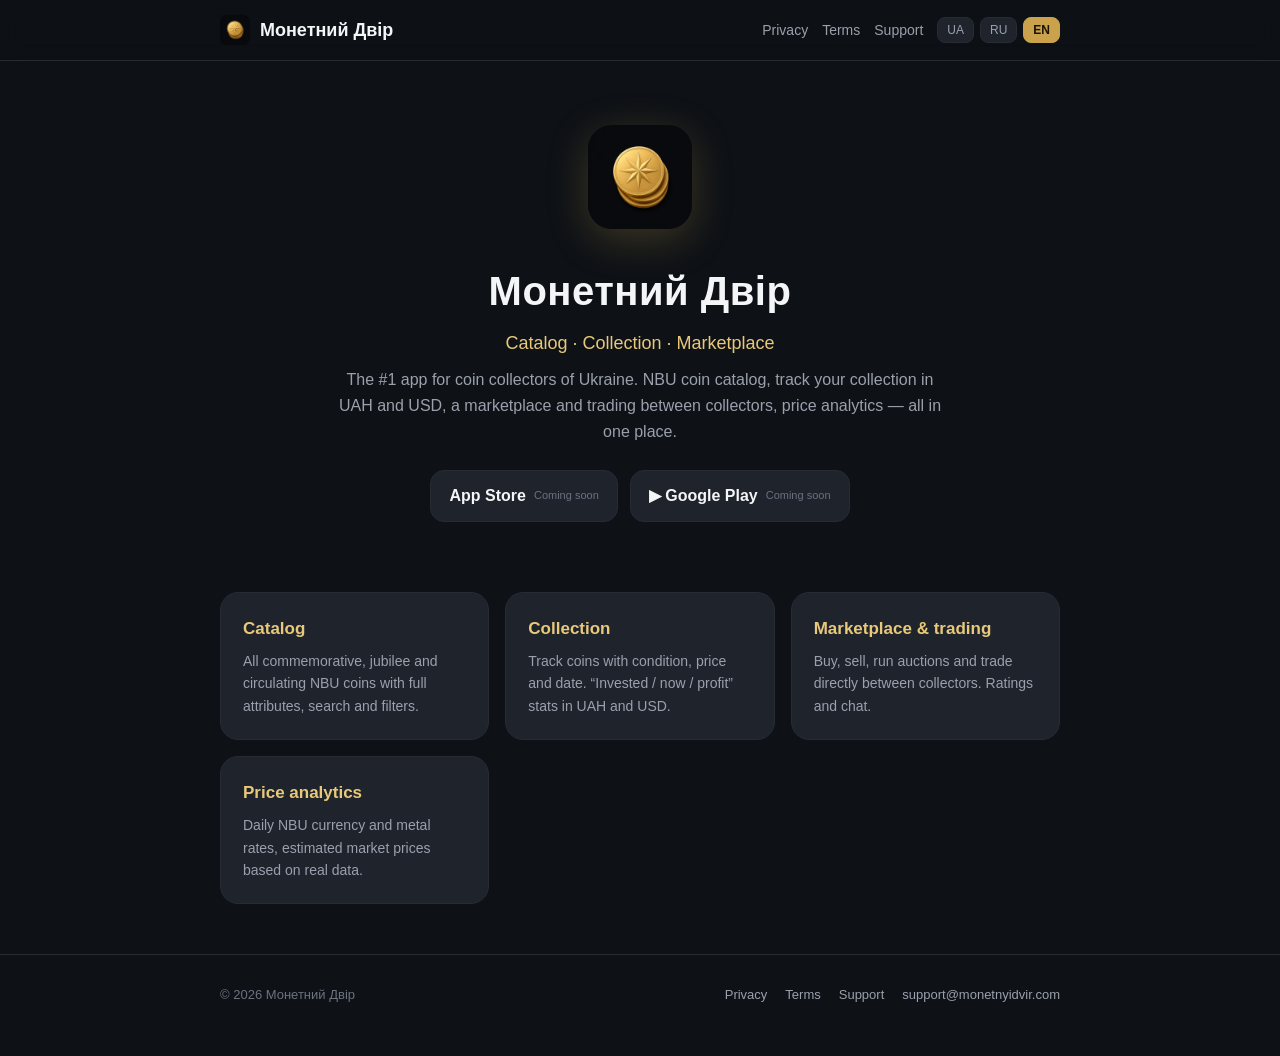
==== index.html @ 27322b31 "Монетний Двір — сайт Фази 1 (лендинг + Політика/Умови/Підтримка, uk/ru/en)" ====
<!DOCTYPE html>
<html lang="uk">
<head>
<meta charset="UTF-8">
<meta name="viewport" content="width=device-width, initial-scale=1">
<title>Монетний Двір — каталог, колекція та маркет монет</title>
<meta name="description" content="Монетний Двір — застосунок для колекціонерів монет НБУ: каталог, облік колекції у ₴ і $, маркетплейс і обмін, аналітика цін.">
<link rel="icon" href="assets/logo.png">
<link rel="stylesheet" href="styles.css">
</head>
<body>
<header class="site"><div class="wrap nav">
  <span class="brand"><img src="assets/logo.png" alt="">Монетний Двір</span>
  <span class="spacer"></span>
  <a class="link" href="privacy.html">
    <span class="langline show" data-lang="uk">Політика</span>
    <span class="langline" data-lang="ru">Политика</span>
    <span class="langline" data-lang="en">Privacy</span></a>
  <a class="link" href="terms.html">
    <span class="langline show" data-lang="uk">Умови</span>
    <span class="langline" data-lang="ru">Условия</span>
    <span class="langline" data-lang="en">Terms</span></a>
  <a class="link" href="support.html">
    <span class="langline show" data-lang="uk">Підтримка</span>
    <span class="langline" data-lang="ru">Поддержка</span>
    <span class="langline" data-lang="en">Support</span></a>
  <span class="langs">
    <button data-set="uk" onclick="setLang('uk')">UA</button>
    <button data-set="ru" onclick="setLang('ru')">RU</button>
    <button data-set="en" onclick="setLang('en')">EN</button>
  </span>
</div></header>

<section class="hero"><div class="wrap">
  <img class="logo" src="assets/logo.png" alt="Монетний Двір">
  <h1>Монетний Двір</h1>

  <div data-lang="uk">
    <p class="tagline">Каталог · Колекція · Маркет</p>
    <p class="lead">Застосунок №1 для колекціонерів монет України. Каталог монет НБУ, облік власної колекції у ₴ і $, маркетплейс і обмін між колекціонерами, аналітика цін — усе в одному місці.</p>
  </div>
  <div data-lang="ru">
    <p class="tagline">Каталог · Коллекция · Маркет</p>
    <p class="lead">Приложение №1 для коллекционеров монет Украины. Каталог монет НБУ, учёт коллекции в ₴ и $, маркетплейс и обмен между коллекционерами, аналитика цен — всё в одном месте.</p>
  </div>
  <div data-lang="en">
    <p class="tagline">Catalog · Collection · Marketplace</p>
    <p class="lead">The #1 app for coin collectors of Ukraine. NBU coin catalog, track your collection in UAH and USD, a marketplace and trading between collectors, price analytics — all in one place.</p>
  </div>

  <div class="badges">
    <span class="badge"> App Store<small><span class="langline show" data-lang="uk">Незабаром</span><span class="langline" data-lang="ru">Скоро</span><span class="langline" data-lang="en">Coming soon</span></small></span>
    <span class="badge">▶ Google Play<small><span class="langline show" data-lang="uk">Незабаром</span><span class="langline" data-lang="ru">Скоро</span><span class="langline" data-lang="en">Coming soon</span></small></span>
  </div>
</div></section>

<section class="wrap"><div class="features">
  <!-- UK -->
  <div class="feature" data-lang="uk"><h3>Каталог</h3><p>Усі памʼятні, ювілейні та обігові монети НБУ з повними атрибутами, пошуком і фільтрами.</p></div>
  <div class="feature" data-lang="uk"><h3>Колекція</h3><p>Облік монет зі станом, ціною й датою. Статистика «вкладено / зараз / прибуток» у ₴ і $.</p></div>
  <div class="feature" data-lang="uk"><h3>Маркет і обмін</h3><p>Купівля, продаж, аукціони та обмін напряму між колекціонерами. Рейтинги й чат.</p></div>
  <div class="feature" data-lang="uk"><h3>Аналітика цін</h3><p>Курси валют і металів НБУ щодня, орієнтовні ринкові ціни на основі реальних даних.</p></div>
  <!-- RU -->
  <div class="feature" data-lang="ru"><h3>Каталог</h3><p>Все памятные, юбилейные и оборотные монеты НБУ с полными атрибутами, поиском и фильтрами.</p></div>
  <div class="feature" data-lang="ru"><h3>Коллекция</h3><p>Учёт монет с состоянием, ценой и датой. Статистика «вложено / сейчас / прибыль» в ₴ и $.</p></div>
  <div class="feature" data-lang="ru"><h3>Маркет и обмен</h3><p>Покупка, продажа, аукционы и обмен напрямую между коллекционерами. Рейтинги и чат.</p></div>
  <div class="feature" data-lang="ru"><h3>Аналитика цен</h3><p>Курсы валют и металлов НБУ ежедневно, ориентировочные рыночные цены по реальным данным.</p></div>
  <!-- EN -->
  <div class="feature" data-lang="en"><h3>Catalog</h3><p>All commemorative, jubilee and circulating NBU coins with full attributes, search and filters.</p></div>
  <div class="feature" data-lang="en"><h3>Collection</h3><p>Track coins with condition, price and date. “Invested / now / profit” stats in UAH and USD.</p></div>
  <div class="feature" data-lang="en"><h3>Marketplace & trading</h3><p>Buy, sell, run auctions and trade directly between collectors. Ratings and chat.</p></div>
  <div class="feature" data-lang="en"><h3>Price analytics</h3><p>Daily NBU currency and metal rates, estimated market prices based on real data.</p></div>
</div></section>

<footer class="site"><div class="wrap row">
  <span>© 2026 Монетний Двір</span>
  <span class="spacer"></span>
  <a href="privacy.html">Privacy</a>
  <a href="terms.html">Terms</a>
  <a href="support.html">Support</a>
  <a href="mailto:support@monetnyidvir.com">support@monetnyidvir.com</a>
</div></footer>

<script src="lang.js"></script>
</body>
</html>
---- styles.css ----
/* Монетний Двір — статичний сайт (лендинг + легальні сторінки). Темна золота тема. */
:root{
  --bg:#0E1116; --surface:#161A21; --card:#1E232C; --divider:#262B34;
  --gold:#C9A24B; --gold-light:#E8C97A;
  --text:#F4F5F7; --muted:#9AA1AD; --dim:#6B7280;
  --maxw:880px;
}
*{box-sizing:border-box}
html{scroll-behavior:smooth}
body{
  margin:0; background:var(--bg); color:var(--text);
  font-family:-apple-system,BlinkMacSystemFont,"Segoe UI",Inter,Roboto,Helvetica,Arial,sans-serif;
  line-height:1.6; -webkit-font-smoothing:antialiased;
}
a{color:var(--gold-light); text-decoration:none}
a:hover{text-decoration:underline}
.wrap{max-width:var(--maxw); margin:0 auto; padding:0 20px}

/* Header */
header.site{position:sticky; top:0; z-index:10; background:rgba(14,17,22,.85);
  backdrop-filter:blur(10px); border-bottom:1px solid var(--divider)}
.nav{display:flex; align-items:center; gap:14px; height:60px}
.nav .brand{display:flex; align-items:center; gap:10px; font-weight:700; font-size:18px}
.nav .brand img{width:30px; height:30px; border-radius:7px}
.nav .spacer{flex:1}
.nav a.link{color:var(--muted); font-size:14px}
.nav a.link:hover{color:var(--text); text-decoration:none}
.langs{display:flex; gap:6px}
.langs button{background:var(--card); color:var(--muted); border:1px solid var(--divider);
  border-radius:8px; padding:5px 9px; font-size:12px; cursor:pointer}
.langs button.active{background:var(--gold); color:#1a1300; border-color:var(--gold); font-weight:700}

/* Hero */
.hero{text-align:center; padding:64px 0 40px}
.hero img.logo{width:104px; height:104px; border-radius:24px; box-shadow:0 10px 40px rgba(201,162,75,.25)}
.hero h1{font-size:40px; margin:22px 0 6px; letter-spacing:.5px}
.hero .tagline{color:var(--gold-light); font-size:18px; margin:0 0 10px}
.hero p.lead{color:var(--muted); max-width:620px; margin:0 auto 26px; font-size:16px}
.badges{display:flex; gap:12px; justify-content:center; flex-wrap:wrap}
.badge{display:inline-flex; align-items:center; gap:8px; background:var(--card);
  border:1px solid var(--divider); border-radius:14px; padding:12px 18px; color:var(--text); font-weight:600}
.badge small{display:block; color:var(--dim); font-weight:400; font-size:11px}

/* Features */
.features{display:grid; grid-template-columns:repeat(auto-fit,minmax(220px,1fr)); gap:16px; padding:30px 0 50px}
.feature{background:var(--card); border:1px solid var(--divider); border-radius:18px; padding:22px}
.feature h3{margin:0 0 8px; font-size:17px; color:var(--gold-light)}
.feature p{margin:0; color:var(--muted); font-size:14px}

/* Legal / content pages */
.page{padding:40px 0 60px}
.page h1{font-size:30px; margin:0 0 4px}
.page .edition{color:var(--dim); font-size:13px; margin:0 0 26px}
.page h2{font-size:19px; color:var(--gold-light); margin:28px 0 8px}
.page p, .page li{color:var(--muted); font-size:15px}
.page ul{padding-left:20px}
.page .back{display:inline-block; margin-bottom:18px; color:var(--muted); font-size:14px}

/* Footer */
footer.site{border-top:1px solid var(--divider); padding:30px 0 50px; color:var(--dim); font-size:13px}
footer.site .row{display:flex; gap:18px; flex-wrap:wrap; align-items:center}
footer.site .spacer{flex:1}
footer.site a{color:var(--muted)}

/* Language visibility */
[data-lang]{display:none}
[data-lang].show{display:block}
.langline[data-lang]{display:none}
.langline[data-lang].show{display:inline}

@media (max-width:560px){
  .hero h1{font-size:32px}
  .nav a.link{display:none}
}
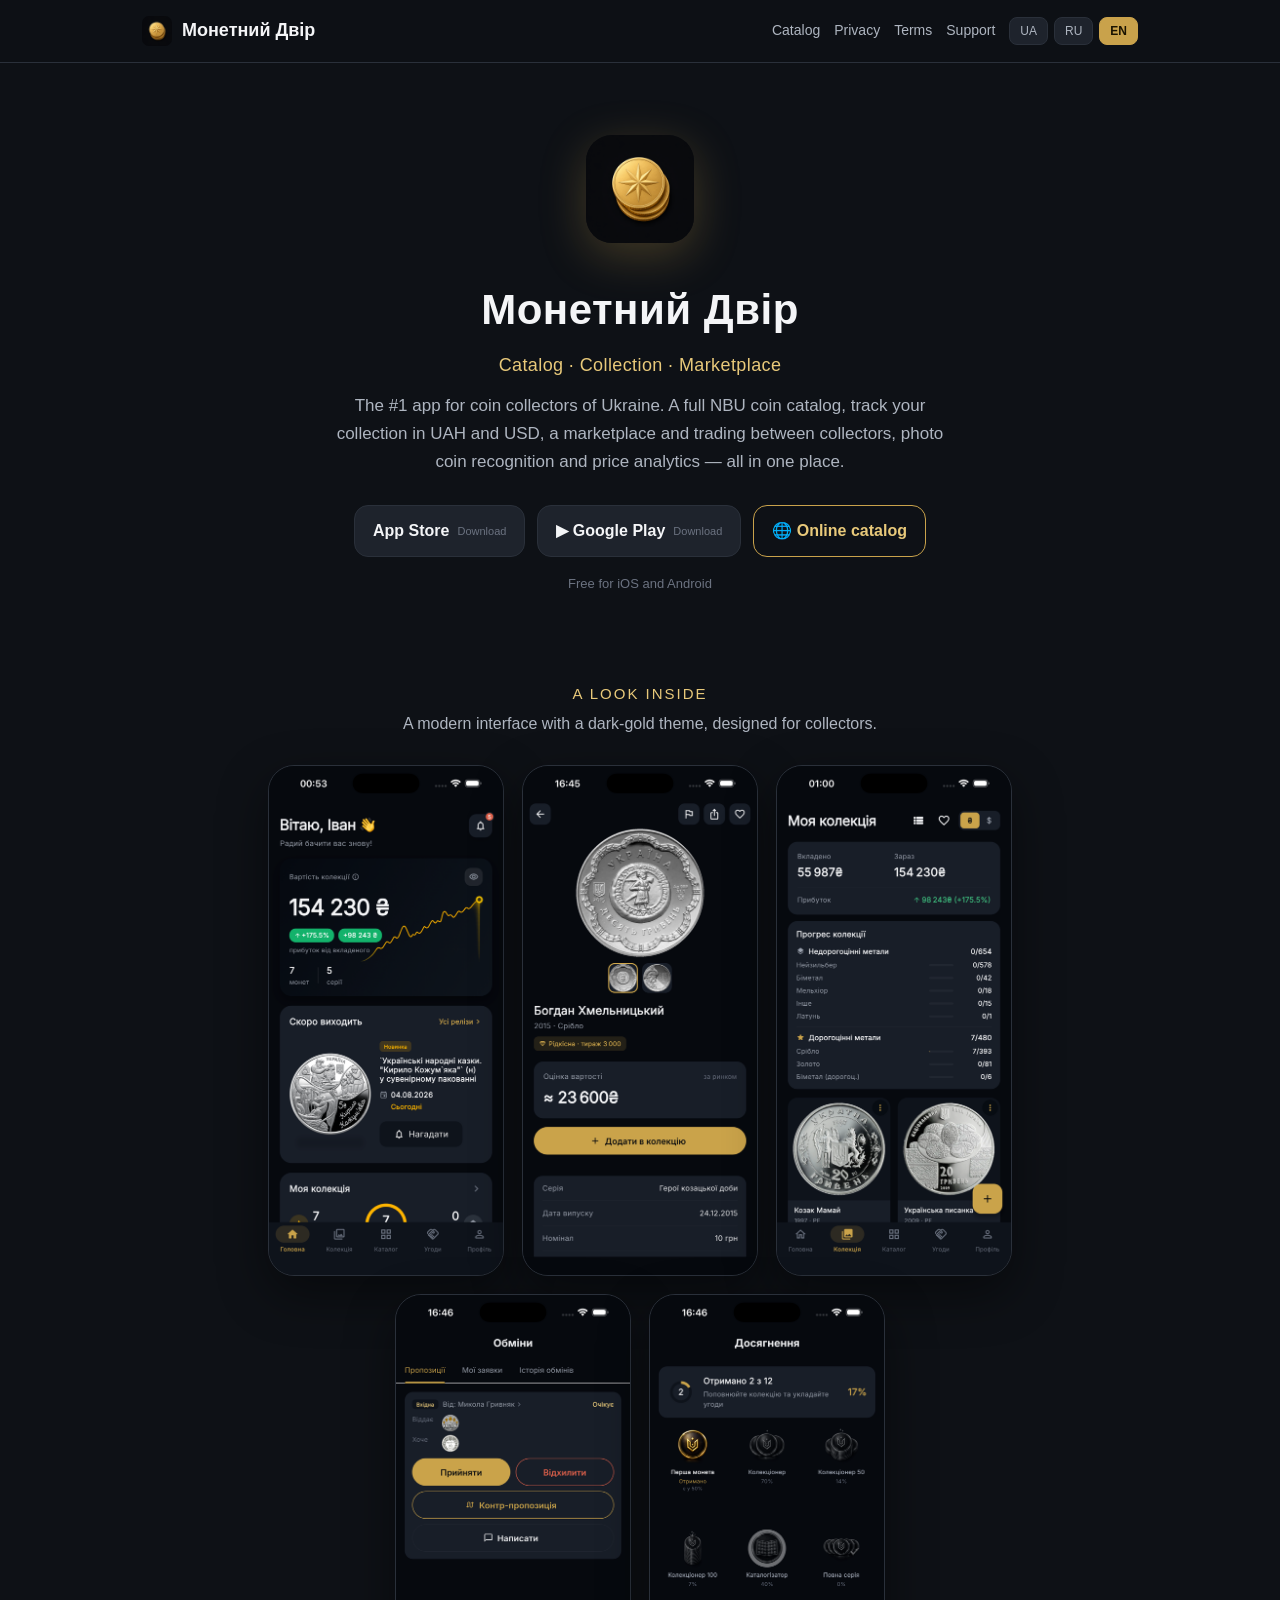
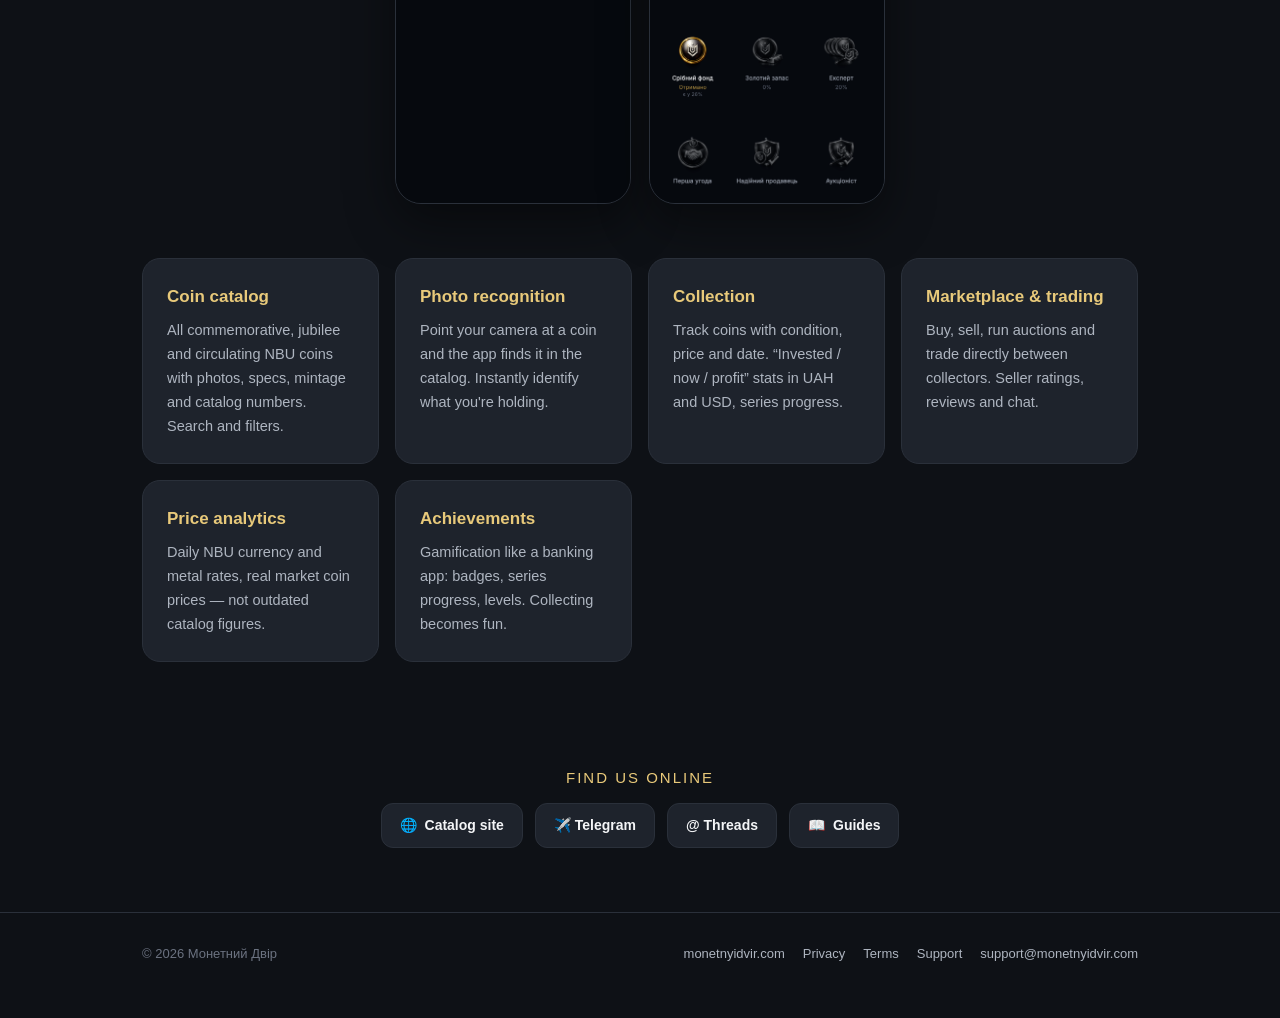
==== commit 1fe3d5bf: "Refresh landing: live store links, screenshots showcase, current features, social links" ====
--- a/index.html
+++ b/index.html
@@ -3,8 +3,8 @@
 <head>
 <meta charset="UTF-8">
 <meta name="viewport" content="width=device-width, initial-scale=1">
-<title>Монетний Двір — каталог, колекція та маркет монет</title>
-<meta name="description" content="Монетний Двір — застосунок для колекціонерів монет НБУ: каталог, облік колекції у ₴ і $, маркетплейс і обмін, аналітика цін.">
+<title>Монетний Двір — каталог, колекція та маркет монет України</title>
+<meta name="description" content="Монетний Двір — застосунок №1 для колекціонерів монет НБУ: каталог, облік колекції у ₴ і $, маркетплейс і обмін, розпізнавання монети по фото, аналітика цін. iOS та Android.">
 <link rel="icon" href="assets/logo.png">
 <link rel="stylesheet" href="styles.css">
 </head>
@@ -12,6 +12,10 @@
 <header class="site"><div class="wrap nav">
   <span class="brand"><img src="assets/logo.png" alt="">Монетний Двір</span>
   <span class="spacer"></span>
+  <a class="link" href="https://monetnyidvir.com" target="_blank" rel="noopener">
+    <span class="langline show" data-lang="uk">Каталог</span>
+    <span class="langline" data-lang="ru">Каталог</span>
+    <span class="langline" data-lang="en">Catalog</span></a>
   <a class="link" href="privacy.html">
     <span class="langline show" data-lang="uk">Політика</span>
     <span class="langline" data-lang="ru">Политика</span>
@@ -37,44 +41,93 @@
 
   <div data-lang="uk">
     <p class="tagline">Каталог · Колекція · Маркет</p>
-    <p class="lead">Застосунок №1 для колекціонерів монет України. Каталог монет НБУ, облік власної колекції у ₴ і $, маркетплейс і обмін між колекціонерами, аналітика цін — усе в одному місці.</p>
+    <p class="lead">Застосунок №1 для колекціонерів монет України. Каталог усіх монет НБУ, облік власної колекції у ₴ і $, маркетплейс і обмін між колекціонерами, розпізнавання монети по фото та аналітика цін — усе в одному місці.</p>
   </div>
   <div data-lang="ru">
     <p class="tagline">Каталог · Коллекция · Маркет</p>
-    <p class="lead">Приложение №1 для коллекционеров монет Украины. Каталог монет НБУ, учёт коллекции в ₴ и $, маркетплейс и обмен между коллекционерами, аналитика цен — всё в одном месте.</p>
+    <p class="lead">Приложение №1 для коллекционеров монет Украины. Каталог всех монет НБУ, учёт коллекции в ₴ и $, маркетплейс и обмен между коллекционерами, распознавание монеты по фото и аналитика цен — всё в одном месте.</p>
   </div>
   <div data-lang="en">
     <p class="tagline">Catalog · Collection · Marketplace</p>
-    <p class="lead">The #1 app for coin collectors of Ukraine. NBU coin catalog, track your collection in UAH and USD, a marketplace and trading between collectors, price analytics — all in one place.</p>
+    <p class="lead">The #1 app for coin collectors of Ukraine. A full NBU coin catalog, track your collection in UAH and USD, a marketplace and trading between collectors, photo coin recognition and price analytics — all in one place.</p>
   </div>
 
   <div class="badges">
-    <span class="badge"> App Store<small><span class="langline show" data-lang="uk">Незабаром</span><span class="langline" data-lang="ru">Скоро</span><span class="langline" data-lang="en">Coming soon</span></small></span>
-    <span class="badge">▶ Google Play<small><span class="langline show" data-lang="uk">Незабаром</span><span class="langline" data-lang="ru">Скоро</span><span class="langline" data-lang="en">Coming soon</span></small></span>
+    <a class="badge" href="https://apps.apple.com/app/id6776618005" target="_blank" rel="noopener"> App Store<small><span class="langline show" data-lang="uk">Завантажити</span><span class="langline" data-lang="ru">Установить</span><span class="langline" data-lang="en">Download</span></small></a>
+    <a class="badge" href="https://play.google.com/store/apps/details?id=com.monetnyidvir.app" target="_blank" rel="noopener">▶ Google Play<small><span class="langline show" data-lang="uk">Завантажити</span><span class="langline" data-lang="ru">Установить</span><span class="langline" data-lang="en">Download</span></small></a>
+    <a class="badge ghost" href="https://monetnyidvir.com" target="_blank" rel="noopener"><b>🌐 <span class="langline show" data-lang="uk">Каталог онлайн</span><span class="langline" data-lang="ru">Каталог онлайн</span><span class="langline" data-lang="en">Online catalog</span></b></a>
   </div>
+  <p class="subnote">
+    <span class="langline show" data-lang="uk">Безкоштовно для iOS та Android</span>
+    <span class="langline" data-lang="ru">Бесплатно для iOS и Android</span>
+    <span class="langline" data-lang="en">Free for iOS and Android</span>
+  </p>
 </div></section>
+
+<section>
+  <div class="wrap">
+    <p class="section-title">
+      <span class="langline show" data-lang="uk">Як це виглядає</span>
+      <span class="langline" data-lang="ru">Как это выглядит</span>
+      <span class="langline" data-lang="en">A look inside</span>
+    </p>
+    <p class="section-sub">
+      <span class="langline show" data-lang="uk">Сучасний інтерфейс, темна золота тема, усе продумано для колекціонера.</span>
+      <span class="langline" data-lang="ru">Современный интерфейс, тёмная золотая тема, всё продумано для коллекционера.</span>
+      <span class="langline" data-lang="en">A modern interface with a dark-gold theme, designed for collectors.</span>
+    </p>
+  </div>
+  <div class="shots wrap">
+    <div class="shot"><img src="assets/screens/dashboard.png" alt="Головна — вартість колекції" loading="lazy"></div>
+    <div class="shot"><img src="assets/screens/coin_card.png" alt="Картка монети з оцінкою" loading="lazy"></div>
+    <div class="shot"><img src="assets/screens/collection_dark.png" alt="Моя колекція та статистика" loading="lazy"></div>
+    <div class="shot"><img src="assets/screens/trade.png" alt="Обмін між колекціонерами" loading="lazy"></div>
+    <div class="shot"><img src="assets/screens/achievements.png" alt="Досягнення" loading="lazy"></div>
+  </div>
+</section>
 
 <section class="wrap"><div class="features">
   <!-- UK -->
-  <div class="feature" data-lang="uk"><h3>Каталог</h3><p>Усі памʼятні, ювілейні та обігові монети НБУ з повними атрибутами, пошуком і фільтрами.</p></div>
-  <div class="feature" data-lang="uk"><h3>Колекція</h3><p>Облік монет зі станом, ціною й датою. Статистика «вкладено / зараз / прибуток» у ₴ і $.</p></div>
-  <div class="feature" data-lang="uk"><h3>Маркет і обмін</h3><p>Купівля, продаж, аукціони та обмін напряму між колекціонерами. Рейтинги й чат.</p></div>
-  <div class="feature" data-lang="uk"><h3>Аналітика цін</h3><p>Курси валют і металів НБУ щодня, орієнтовні ринкові ціни на основі реальних даних.</p></div>
+  <div class="feature" data-lang="uk"><h3>Каталог монет</h3><p>Усі памʼятні, ювілейні та обігові монети НБУ з фото, характеристиками, тиражем і каталожними номерами. Пошук і фільтри.</p></div>
+  <div class="feature" data-lang="uk"><h3>Розпізнавання по фото</h3><p>Наведіть камеру на монету — застосунок сам знайде її в каталозі. Швидко визначити, що у вас в руках.</p></div>
+  <div class="feature" data-lang="uk"><h3>Колекція</h3><p>Облік монет зі станом, ціною й датою. Статистика «вкладено / зараз / прибуток» у ₴ і $, прогрес по серіях.</p></div>
+  <div class="feature" data-lang="uk"><h3>Маркет і обмін</h3><p>Купівля, продаж, аукціони та прямий обмін між колекціонерами. Рейтинги продавців, відгуки й чат.</p></div>
+  <div class="feature" data-lang="uk"><h3>Аналітика цін</h3><p>Курси валют і металів НБУ щодня, реальні ринкові ціни монет — а не застарілі каталожні цифри.</p></div>
+  <div class="feature" data-lang="uk"><h3>Досягнення</h3><p>Гейміфікація як у банківському застосунку: ачивки, прогрес серій, рівні. Збирати монети стало цікаво.</p></div>
   <!-- RU -->
-  <div class="feature" data-lang="ru"><h3>Каталог</h3><p>Все памятные, юбилейные и оборотные монеты НБУ с полными атрибутами, поиском и фильтрами.</p></div>
-  <div class="feature" data-lang="ru"><h3>Коллекция</h3><p>Учёт монет с состоянием, ценой и датой. Статистика «вложено / сейчас / прибыль» в ₴ и $.</p></div>
-  <div class="feature" data-lang="ru"><h3>Маркет и обмен</h3><p>Покупка, продажа, аукционы и обмен напрямую между коллекционерами. Рейтинги и чат.</p></div>
-  <div class="feature" data-lang="ru"><h3>Аналитика цен</h3><p>Курсы валют и металлов НБУ ежедневно, ориентировочные рыночные цены по реальным данным.</p></div>
+  <div class="feature" data-lang="ru"><h3>Каталог монет</h3><p>Все памятные, юбилейные и оборотные монеты НБУ с фото, характеристиками, тиражом и каталожными номерами. Поиск и фильтры.</p></div>
+  <div class="feature" data-lang="ru"><h3>Распознавание по фото</h3><p>Наведите камеру на монету — приложение само найдёт её в каталоге. Быстро понять, что у вас в руках.</p></div>
+  <div class="feature" data-lang="ru"><h3>Коллекция</h3><p>Учёт монет с состоянием, ценой и датой. Статистика «вложено / сейчас / прибыль» в ₴ и $, прогресс по сериям.</p></div>
+  <div class="feature" data-lang="ru"><h3>Маркет и обмен</h3><p>Покупка, продажа, аукционы и прямой обмен между коллекционерами. Рейтинги продавцов, отзывы и чат.</p></div>
+  <div class="feature" data-lang="ru"><h3>Аналитика цен</h3><p>Курсы валют и металлов НБУ ежедневно, реальные рыночные цены монет — а не устаревшие каталожные цифры.</p></div>
+  <div class="feature" data-lang="ru"><h3>Достижения</h3><p>Геймификация как в банковском приложении: ачивки, прогресс серий, уровни. Коллекционировать стало интересно.</p></div>
   <!-- EN -->
-  <div class="feature" data-lang="en"><h3>Catalog</h3><p>All commemorative, jubilee and circulating NBU coins with full attributes, search and filters.</p></div>
-  <div class="feature" data-lang="en"><h3>Collection</h3><p>Track coins with condition, price and date. “Invested / now / profit” stats in UAH and USD.</p></div>
-  <div class="feature" data-lang="en"><h3>Marketplace & trading</h3><p>Buy, sell, run auctions and trade directly between collectors. Ratings and chat.</p></div>
-  <div class="feature" data-lang="en"><h3>Price analytics</h3><p>Daily NBU currency and metal rates, estimated market prices based on real data.</p></div>
+  <div class="feature" data-lang="en"><h3>Coin catalog</h3><p>All commemorative, jubilee and circulating NBU coins with photos, specs, mintage and catalog numbers. Search and filters.</p></div>
+  <div class="feature" data-lang="en"><h3>Photo recognition</h3><p>Point your camera at a coin and the app finds it in the catalog. Instantly identify what you're holding.</p></div>
+  <div class="feature" data-lang="en"><h3>Collection</h3><p>Track coins with condition, price and date. “Invested / now / profit” stats in UAH and USD, series progress.</p></div>
+  <div class="feature" data-lang="en"><h3>Marketplace & trading</h3><p>Buy, sell, run auctions and trade directly between collectors. Seller ratings, reviews and chat.</p></div>
+  <div class="feature" data-lang="en"><h3>Price analytics</h3><p>Daily NBU currency and metal rates, real market coin prices — not outdated catalog figures.</p></div>
+  <div class="feature" data-lang="en"><h3>Achievements</h3><p>Gamification like a banking app: badges, series progress, levels. Collecting becomes fun.</p></div>
 </div></section>
+
+<section class="wrap">
+  <p class="section-title">
+    <span class="langline show" data-lang="uk">Ми в мережі</span>
+    <span class="langline" data-lang="ru">Мы в сети</span>
+    <span class="langline" data-lang="en">Find us online</span>
+  </p>
+  <div class="social">
+    <a href="https://monetnyidvir.com" target="_blank" rel="noopener">🌐 <span class="langline show" data-lang="uk">Сайт-каталог</span><span class="langline" data-lang="ru">Сайт-каталог</span><span class="langline" data-lang="en">Catalog site</span></a>
+    <a href="https://t.me/monetnyidvir" target="_blank" rel="noopener">✈️ Telegram</a>
+    <a href="https://www.threads.com/@monetnyidvir" target="_blank" rel="noopener">@ Threads</a>
+    <a href="https://monetnyidvir.com/uk/guides/" target="_blank" rel="noopener">📖 <span class="langline show" data-lang="uk">Гайди</span><span class="langline" data-lang="ru">Гайды</span><span class="langline" data-lang="en">Guides</span></a>
+  </div>
+</section>
 
 <footer class="site"><div class="wrap row">
   <span>© 2026 Монетний Двір</span>
   <span class="spacer"></span>
+  <a href="https://monetnyidvir.com" target="_blank" rel="noopener">monetnyidvir.com</a>
   <a href="privacy.html">Privacy</a>
   <a href="terms.html">Terms</a>
   <a href="support.html">Support</a>
--- a/styles.css
+++ b/styles.css
@@ -1,63 +1,97 @@
 /* Монетний Двір — статичний сайт (лендинг + легальні сторінки). Темна золота тема. */
 :root{
-  --bg:#0E1116; --surface:#161A21; --card:#1E232C; --divider:#262B34;
+  --bg:#0E1116; --surface:#161A21; --card:#1E232C; --divider:#2A303A;
   --gold:#C9A24B; --gold-light:#E8C97A;
-  --text:#F4F5F7; --muted:#9AA1AD; --dim:#6B7280;
-  --maxw:880px;
+  --text:#F4F5F7; --muted:#AEB5C0; --dim:#6B7280;
+  --maxw:1040px; --readw:720px;
 }
 *{box-sizing:border-box}
-html{scroll-behavior:smooth}
+html{scroll-behavior:smooth; -webkit-text-size-adjust:100%}
 body{
   margin:0; background:var(--bg); color:var(--text);
   font-family:-apple-system,BlinkMacSystemFont,"Segoe UI",Inter,Roboto,Helvetica,Arial,sans-serif;
-  line-height:1.6; -webkit-font-smoothing:antialiased;
+  line-height:1.65; -webkit-font-smoothing:antialiased; font-size:16px;
 }
 a{color:var(--gold-light); text-decoration:none}
 a:hover{text-decoration:underline}
-.wrap{max-width:var(--maxw); margin:0 auto; padding:0 20px}
+.wrap{max-width:var(--maxw); margin:0 auto; padding:0 22px}
 
 /* Header */
-header.site{position:sticky; top:0; z-index:10; background:rgba(14,17,22,.85);
+header.site{position:sticky; top:0; z-index:10; background:rgba(14,17,22,.9);
   backdrop-filter:blur(10px); border-bottom:1px solid var(--divider)}
-.nav{display:flex; align-items:center; gap:14px; height:60px}
-.nav .brand{display:flex; align-items:center; gap:10px; font-weight:700; font-size:18px}
+.nav{display:flex; align-items:center; gap:14px; height:62px}
+.nav .brand{display:flex; align-items:center; gap:10px; font-weight:700; font-size:18px; color:var(--text)}
 .nav .brand img{width:30px; height:30px; border-radius:7px}
 .nav .spacer{flex:1}
 .nav a.link{color:var(--muted); font-size:14px}
 .nav a.link:hover{color:var(--text); text-decoration:none}
 .langs{display:flex; gap:6px}
 .langs button{background:var(--card); color:var(--muted); border:1px solid var(--divider);
-  border-radius:8px; padding:5px 9px; font-size:12px; cursor:pointer}
+  border-radius:8px; padding:6px 10px; font-size:12px; cursor:pointer; transition:.15s}
+.langs button:hover{color:var(--text)}
 .langs button.active{background:var(--gold); color:#1a1300; border-color:var(--gold); font-weight:700}
 
 /* Hero */
-.hero{text-align:center; padding:64px 0 40px}
-.hero img.logo{width:104px; height:104px; border-radius:24px; box-shadow:0 10px 40px rgba(201,162,75,.25)}
-.hero h1{font-size:40px; margin:22px 0 6px; letter-spacing:.5px}
-.hero .tagline{color:var(--gold-light); font-size:18px; margin:0 0 10px}
-.hero p.lead{color:var(--muted); max-width:620px; margin:0 auto 26px; font-size:16px}
+.hero{text-align:center; padding:72px 0 44px}
+.hero img.logo{width:108px; height:108px; border-radius:26px; box-shadow:0 12px 46px rgba(201,162,75,.28)}
+.hero h1{font-size:42px; margin:24px 0 6px; letter-spacing:.5px}
+.hero .tagline{color:var(--gold-light); font-size:18px; margin:0 0 12px; letter-spacing:.4px}
+.hero p.lead{color:var(--muted); max-width:640px; margin:0 auto 28px; font-size:17px}
 .badges{display:flex; gap:12px; justify-content:center; flex-wrap:wrap}
 .badge{display:inline-flex; align-items:center; gap:8px; background:var(--card);
   border:1px solid var(--divider); border-radius:14px; padding:12px 18px; color:var(--text); font-weight:600}
 .badge small{display:block; color:var(--dim); font-weight:400; font-size:11px}
+a.badge{transition:border-color .15s, transform .15s}
+a.badge:hover{text-decoration:none; border-color:var(--gold); transform:translateY(-1px)}
+
+/* Secondary hero button (open online catalog) */
+.badge.ghost{background:transparent; border-color:var(--gold)}
+.badge.ghost b{color:var(--gold-light)}
+.hero .subnote{color:var(--dim); font-size:13px; margin:16px 0 0}
+
+/* Screenshots showcase */
+.shots{display:flex; gap:18px; overflow-x:auto; padding:8px 22px 30px; scroll-snap-type:x mandatory;
+  -webkit-overflow-scrolling:touch; scrollbar-width:none}
+.shots::-webkit-scrollbar{display:none}
+.shots .shot{flex:0 0 auto; width:236px; scroll-snap-align:center}
+.shots .shot img{width:100%; display:block; border-radius:26px; border:1px solid var(--divider);
+  box-shadow:0 18px 50px rgba(0,0,0,.45)}
+.section-title{text-align:center; font-size:15px; letter-spacing:2px; text-transform:uppercase;
+  color:var(--gold-light); margin:44px 0 4px}
+.section-sub{text-align:center; color:var(--muted); margin:0 auto 20px; max-width:560px}
+@media (min-width:900px){
+  .shots{justify-content:center; flex-wrap:wrap; overflow:visible}
+}
 
 /* Features */
-.features{display:grid; grid-template-columns:repeat(auto-fit,minmax(220px,1fr)); gap:16px; padding:30px 0 50px}
-.feature{background:var(--card); border:1px solid var(--divider); border-radius:18px; padding:22px}
+.features{display:grid; grid-template-columns:repeat(auto-fit,minmax(230px,1fr)); gap:16px; padding:24px 0 60px}
+.feature{background:var(--card); border:1px solid var(--divider); border-radius:18px; padding:24px}
 .feature h3{margin:0 0 8px; font-size:17px; color:var(--gold-light)}
-.feature p{margin:0; color:var(--muted); font-size:14px}
+.feature p{margin:0; color:var(--muted); font-size:14.5px}
 
-/* Legal / content pages */
-.page{padding:40px 0 60px}
-.page h1{font-size:30px; margin:0 0 4px}
-.page .edition{color:var(--dim); font-size:13px; margin:0 0 26px}
-.page h2{font-size:19px; color:var(--gold-light); margin:28px 0 8px}
-.page p, .page li{color:var(--muted); font-size:15px}
-.page ul{padding-left:20px}
-.page .back{display:inline-block; margin-bottom:18px; color:var(--muted); font-size:14px}
+/* Legal / content pages — readable column */
+.page{max-width:var(--readw); margin:0 auto; padding:44px 22px 72px}
+.page .back{display:inline-block; margin-bottom:22px; color:var(--muted); font-size:14px}
+.page h1{font-size:32px; margin:0 0 6px; line-height:1.2}
+.page .edition{color:var(--dim); font-size:13.5px; margin:0 0 8px}
+.page .intro{color:var(--muted); font-size:16px; margin:0 0 10px; padding-bottom:22px; border-bottom:1px solid var(--divider)}
+.page h2{font-size:20px; color:var(--gold-light); margin:38px 0 10px; line-height:1.3}
+.page p{color:var(--text); opacity:.92; font-size:16px; margin:0 0 14px}
+.page ul{margin:0 0 16px; padding-left:22px}
+.page li{color:var(--text); opacity:.92; font-size:16px; margin:0 0 7px}
+.page .note{background:var(--surface); border:1px solid var(--divider); border-left:3px solid var(--gold);
+  border-radius:12px; padding:14px 16px; margin:0 0 16px; color:var(--muted); font-size:15px}
+.page .contact{margin-top:34px; padding-top:22px; border-top:1px solid var(--divider); color:var(--muted); font-size:15px}
+
+/* Social row */
+.social{display:flex; gap:12px; justify-content:center; flex-wrap:wrap; padding:8px 0 64px}
+.social a{display:inline-flex; align-items:center; gap:8px; background:var(--card);
+  border:1px solid var(--divider); border-radius:12px; padding:10px 18px; color:var(--text);
+  font-weight:600; font-size:14px; transition:border-color .15s, transform .15s}
+.social a:hover{text-decoration:none; border-color:var(--gold); transform:translateY(-1px)}
 
 /* Footer */
-footer.site{border-top:1px solid var(--divider); padding:30px 0 50px; color:var(--dim); font-size:13px}
+footer.site{border-top:1px solid var(--divider); padding:30px 0 54px; color:var(--dim); font-size:13px}
 footer.site .row{display:flex; gap:18px; flex-wrap:wrap; align-items:center}
 footer.site .spacer{flex:1}
 footer.site a{color:var(--muted)}
@@ -69,6 +103,11 @@
 .langline[data-lang].show{display:inline}
 
 @media (max-width:560px){
-  .hero h1{font-size:32px}
+  body{font-size:15.5px}
+  .hero{padding:52px 0 36px}
+  .hero h1{font-size:33px}
+  .page{padding:32px 18px 56px}
+  .page h1{font-size:27px}
+  .page h2{font-size:18px; margin:30px 0 9px}
   .nav a.link{display:none}
 }
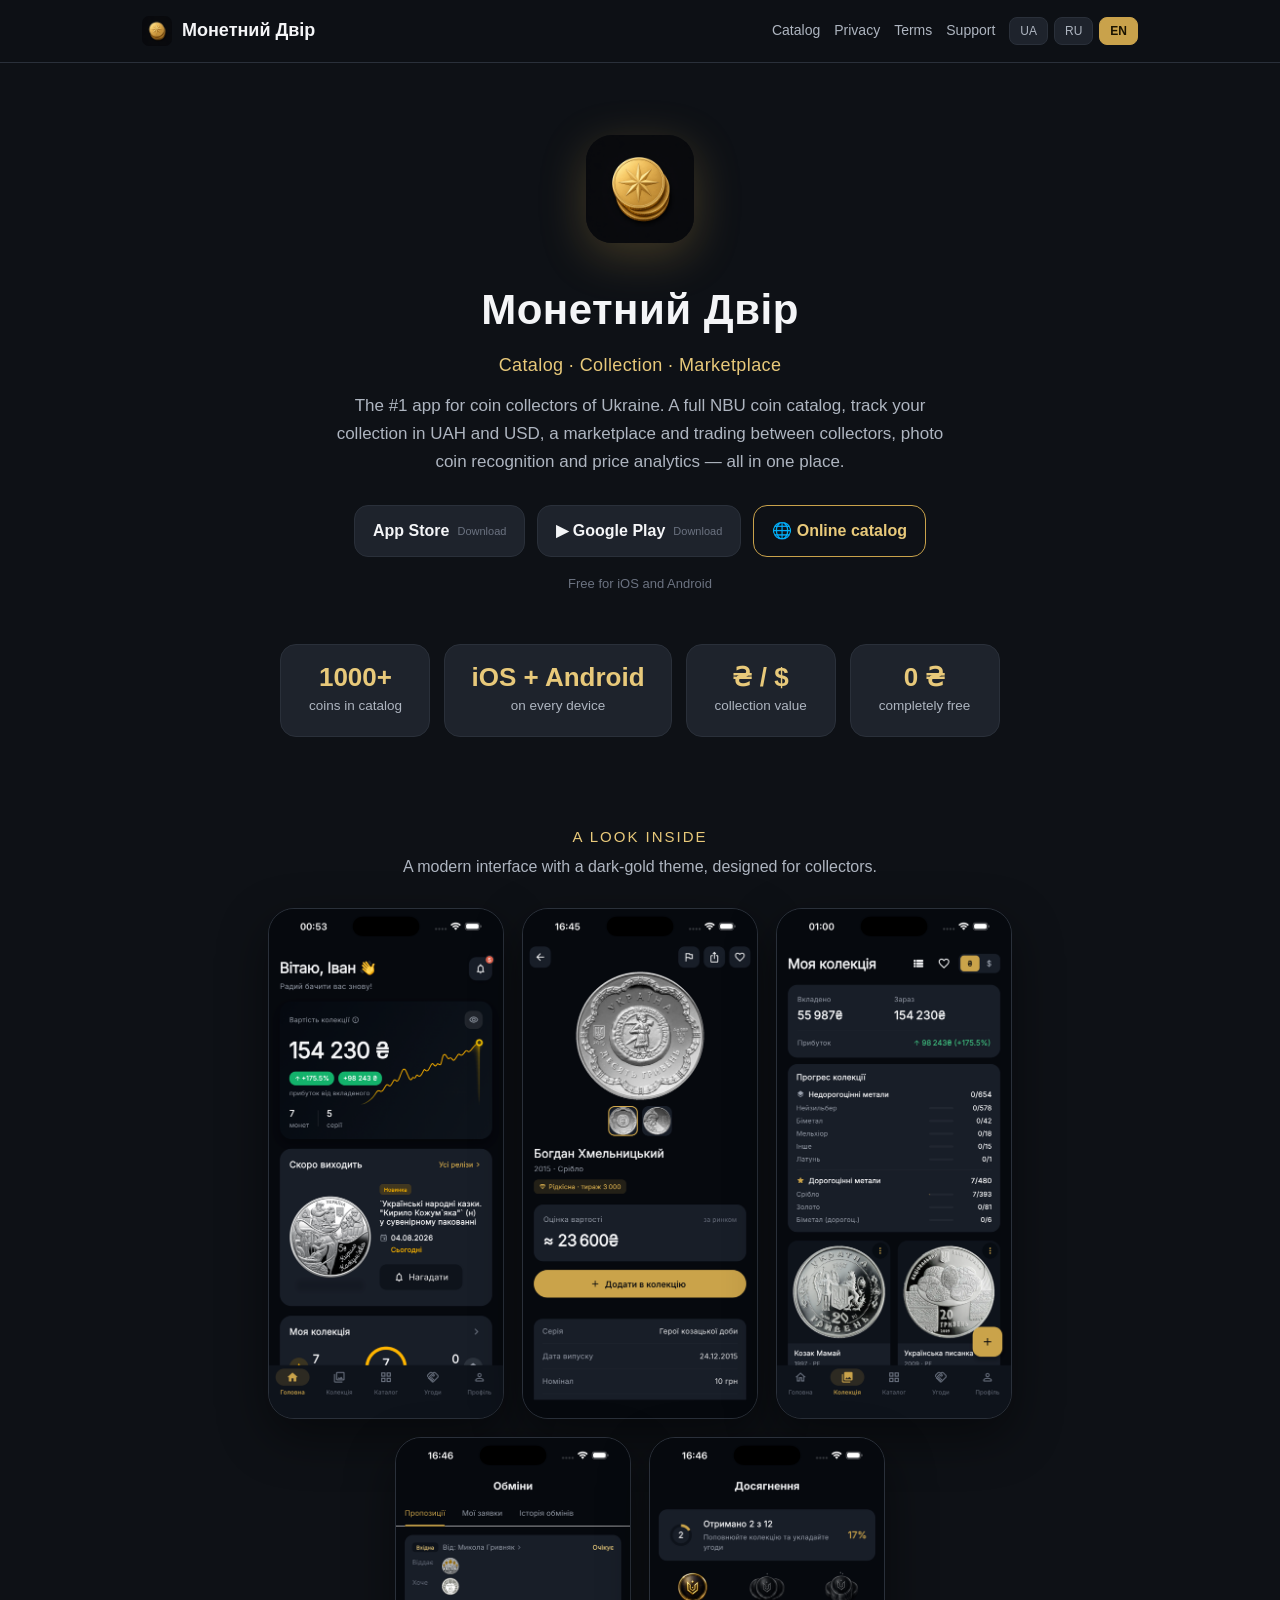
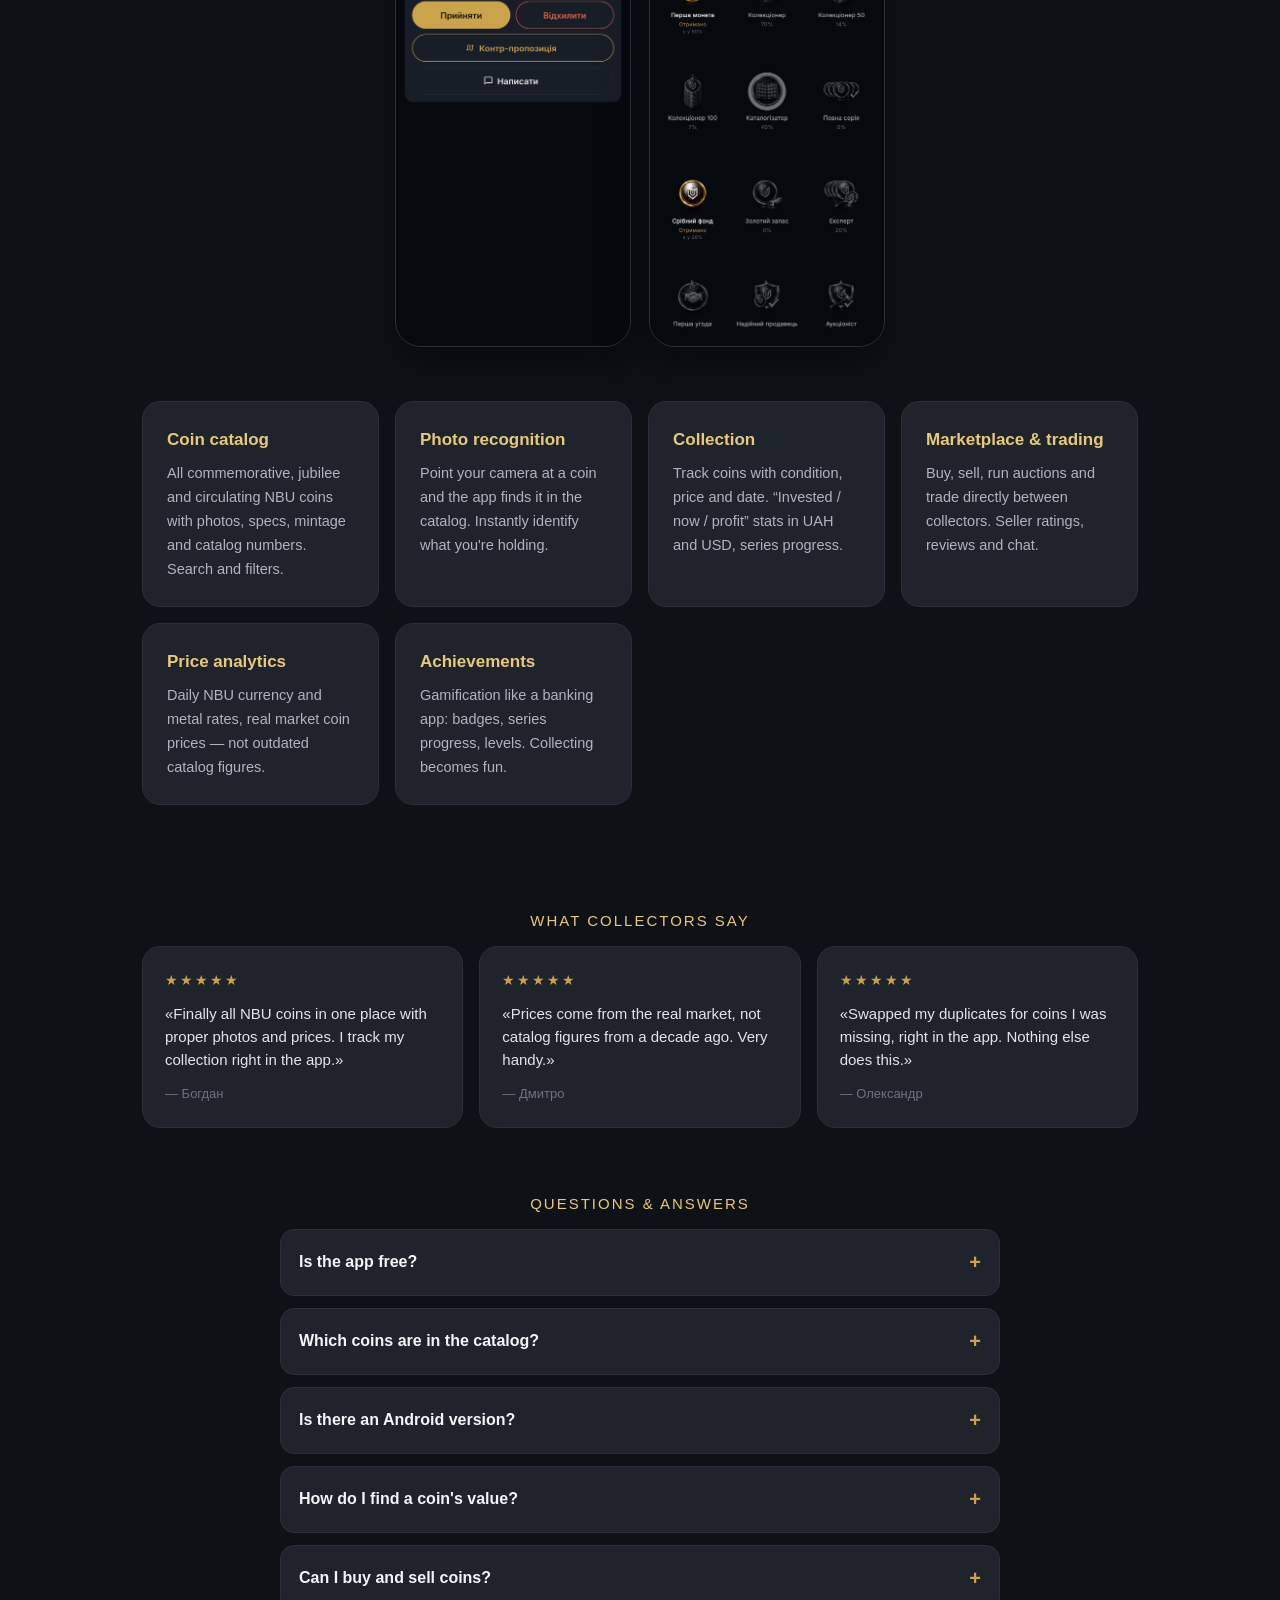
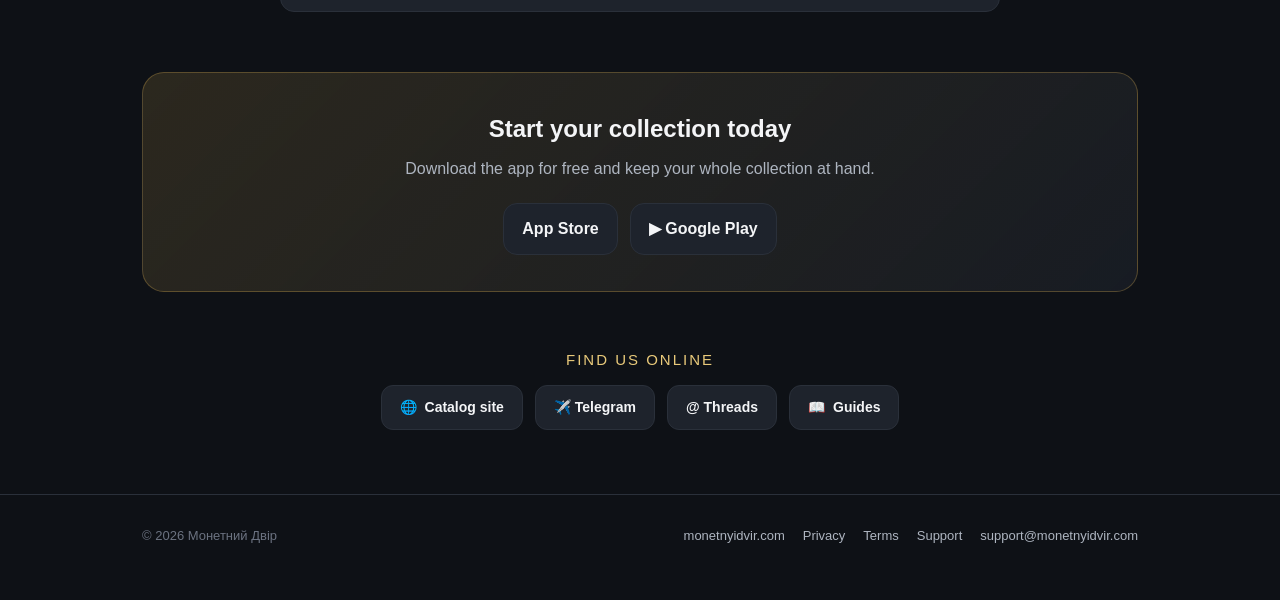
==== commit 00323c69: "Landing v2: stats band, testimonials, FAQ, final CTA, OG tags" ====
--- a/index.html
+++ b/index.html
@@ -6,6 +6,18 @@
 <title>Монетний Двір — каталог, колекція та маркет монет України</title>
 <meta name="description" content="Монетний Двір — застосунок №1 для колекціонерів монет НБУ: каталог, облік колекції у ₴ і $, маркетплейс і обмін, розпізнавання монети по фото, аналітика цін. iOS та Android.">
 <link rel="icon" href="assets/logo.png">
+<link rel="apple-touch-icon" href="assets/logo.png">
+<link rel="canonical" href="https://info.monetnyidvir.com/">
+<meta property="og:type" content="website">
+<meta property="og:site_name" content="Монетний Двір">
+<meta property="og:title" content="Монетний Двір — каталог, колекція та маркет монет України">
+<meta property="og:description" content="Застосунок №1 для колекціонерів монет НБУ: каталог, облік колекції, маркетплейс і обмін, розпізнавання по фото, аналітика цін. iOS та Android.">
+<meta property="og:url" content="https://info.monetnyidvir.com/">
+<meta property="og:image" content="https://monetnyidvir.com/og.png">
+<meta name="twitter:card" content="summary_large_image">
+<meta name="twitter:title" content="Монетний Двір — монети України">
+<meta name="twitter:description" content="Каталог, колекція, маркет і обмін монет НБУ. Безкоштовно для iOS та Android.">
+<meta name="twitter:image" content="https://monetnyidvir.com/og.png">
 <link rel="stylesheet" href="styles.css">
 </head>
 <body>
@@ -64,6 +76,25 @@
   </p>
 </div></section>
 
+<section class="wrap"><div class="stats">
+  <div class="stat"><b>1000+</b><span>
+    <span class="langline show" data-lang="uk">монет у каталозі</span>
+    <span class="langline" data-lang="ru">монет в каталоге</span>
+    <span class="langline" data-lang="en">coins in catalog</span></span></div>
+  <div class="stat"><b>iOS + Android</b><span>
+    <span class="langline show" data-lang="uk">на всіх пристроях</span>
+    <span class="langline" data-lang="ru">на всех устройствах</span>
+    <span class="langline" data-lang="en">on every device</span></span></div>
+  <div class="stat"><b>₴ / $</b><span>
+    <span class="langline show" data-lang="uk">оцінка колекції</span>
+    <span class="langline" data-lang="ru">оценка коллекции</span>
+    <span class="langline" data-lang="en">collection value</span></span></div>
+  <div class="stat"><b>0 ₴</b><span>
+    <span class="langline show" data-lang="uk">повністю безкоштовно</span>
+    <span class="langline" data-lang="ru">полностью бесплатно</span>
+    <span class="langline" data-lang="en">completely free</span></span></div>
+</div></section>
+
 <section>
   <div class="wrap">
     <p class="section-title">
@@ -112,6 +143,80 @@
 
 <section class="wrap">
   <p class="section-title">
+    <span class="langline show" data-lang="uk">Відгуки колекціонерів</span>
+    <span class="langline" data-lang="ru">Отзывы коллекционеров</span>
+    <span class="langline" data-lang="en">What collectors say</span>
+  </p>
+  <div class="quotes">
+    <div class="quote"><div class="stars">★★★★★</div>
+      <p data-lang="uk" class="show">«Нарешті всі монети НБУ в одному місці з нормальними фото і цінами. Веду колекцію прямо в застосунку.»</p>
+      <p data-lang="ru">«Наконец-то все монеты НБУ в одном месте с нормальными фото и ценами. Веду коллекцию прямо в приложении.»</p>
+      <p data-lang="en">«Finally all NBU coins in one place with proper photos and prices. I track my collection right in the app.»</p>
+      <div class="who">— Богдан</div></div>
+    <div class="quote"><div class="stars">★★★★★</div>
+      <p data-lang="uk" class="show">«Ціни підтягуються з реального ринку, а не якісь каталожні цифри 10-річної давнини. Дуже зручно.»</p>
+      <p data-lang="ru">«Цены подтягиваются с реального рынка, а не каталожные цифры 10-летней давности. Очень удобно.»</p>
+      <p data-lang="en">«Prices come from the real market, not catalog figures from a decade ago. Very handy.»</p>
+      <div class="who">— Дмитро</div></div>
+    <div class="quote"><div class="stars">★★★★★</div>
+      <p data-lang="uk" class="show">«Обміняв дублікати на монети, яких бракувало, прямо в застосунку. Такого більше ніде немає.»</p>
+      <p data-lang="ru">«Обменял дубликаты на монеты, которых не хватало, прямо в приложении. Такого больше нигде нет.»</p>
+      <p data-lang="en">«Swapped my duplicates for coins I was missing, right in the app. Nothing else does this.»</p>
+      <div class="who">— Олександр</div></div>
+  </div>
+</section>
+
+<section class="wrap">
+  <p class="section-title">
+    <span class="langline show" data-lang="uk">Питання й відповіді</span>
+    <span class="langline" data-lang="ru">Вопросы и ответы</span>
+    <span class="langline" data-lang="en">Questions & answers</span>
+  </p>
+  <!-- UK FAQ -->
+  <div class="faq" data-lang="uk">
+    <details><summary>Застосунок безкоштовний?</summary><p>Так, повністю безкоштовний для iOS та Android. Каталог, облік колекції, маркет і обмін доступні без оплати.</p></details>
+    <details><summary>Які монети є в каталозі?</summary><p>Усі памʼятні, ювілейні та обігові монети НБУ — понад 1000 позицій із фото, характеристиками, тиражем і каталожними номерами.</p></details>
+    <details><summary>Чи є версія для Android?</summary><p>Так. Застосунок доступний і в App Store, і в Google Play. Дані колекції синхронізуються з вашим акаунтом.</p></details>
+    <details><summary>Як дізнатися вартість монети?</summary><p>На сторінці кожної монети показана реальна ринкова ціна на основі актуальних даних, а не застарілі каталожні цифри.</p></details>
+    <details><summary>Можна купувати й продавати монети?</summary><p>Так, у застосунку є маркетплейс: продаж, купівля, аукціони та прямий обмін між колекціонерами з рейтингами й чатом.</p></details>
+  </div>
+  <!-- RU FAQ -->
+  <div class="faq" data-lang="ru">
+    <details><summary>Приложение бесплатное?</summary><p>Да, полностью бесплатное для iOS и Android. Каталог, учёт коллекции, маркет и обмен доступны без оплаты.</p></details>
+    <details><summary>Какие монеты есть в каталоге?</summary><p>Все памятные, юбилейные и оборотные монеты НБУ — более 1000 позиций с фото, характеристиками, тиражом и каталожными номерами.</p></details>
+    <details><summary>Есть версия для Android?</summary><p>Да. Приложение доступно и в App Store, и в Google Play. Данные коллекции синхронизируются с вашим аккаунтом.</p></details>
+    <details><summary>Как узнать стоимость монеты?</summary><p>На странице каждой монеты показана реальная рыночная цена по актуальным данным, а не устаревшие каталожные цифры.</p></details>
+    <details><summary>Можно покупать и продавать монеты?</summary><p>Да, в приложении есть маркетплейс: продажа, покупка, аукционы и прямой обмен между коллекционерами с рейтингами и чатом.</p></details>
+  </div>
+  <!-- EN FAQ -->
+  <div class="faq" data-lang="en">
+    <details><summary>Is the app free?</summary><p>Yes, completely free for iOS and Android. The catalog, collection tracking, marketplace and trading are all available at no cost.</p></details>
+    <details><summary>Which coins are in the catalog?</summary><p>All commemorative, jubilee and circulating NBU coins — over 1,000 items with photos, specs, mintage and catalog numbers.</p></details>
+    <details><summary>Is there an Android version?</summary><p>Yes. The app is on both the App Store and Google Play. Your collection syncs with your account.</p></details>
+    <details><summary>How do I find a coin's value?</summary><p>Each coin's page shows a real market price based on current data, not outdated catalog figures.</p></details>
+    <details><summary>Can I buy and sell coins?</summary><p>Yes, the app has a marketplace: selling, buying, auctions and direct trading between collectors, with ratings and chat.</p></details>
+  </div>
+</section>
+
+<section class="wrap"><div class="cta-band">
+  <h2>
+    <span class="langline show" data-lang="uk">Почніть вести колекцію вже сьогодні</span>
+    <span class="langline" data-lang="ru">Начните вести коллекцию уже сегодня</span>
+    <span class="langline" data-lang="en">Start your collection today</span>
+  </h2>
+  <p>
+    <span class="langline show" data-lang="uk">Завантажте застосунок безкоштовно й тримайте всю колекцію під рукою.</span>
+    <span class="langline" data-lang="ru">Скачайте приложение бесплатно и держите всю коллекцию под рукой.</span>
+    <span class="langline" data-lang="en">Download the app for free and keep your whole collection at hand.</span>
+  </p>
+  <div class="badges">
+    <a class="badge" href="https://apps.apple.com/app/id6776618005" target="_blank" rel="noopener"> App Store</a>
+    <a class="badge" href="https://play.google.com/store/apps/details?id=com.monetnyidvir.app" target="_blank" rel="noopener">▶ Google Play</a>
+  </div>
+</div></section>
+
+<section class="wrap">
+  <p class="section-title">
     <span class="langline show" data-lang="uk">Ми в мережі</span>
     <span class="langline" data-lang="ru">Мы в сети</span>
     <span class="langline" data-lang="en">Find us online</span>
--- a/styles.css
+++ b/styles.css
@@ -63,6 +63,37 @@
   .shots{justify-content:center; flex-wrap:wrap; overflow:visible}
 }
 
+/* Stats band */
+.stats{display:flex; gap:14px; justify-content:center; flex-wrap:wrap; padding:6px 0 44px}
+.stat{background:var(--card); border:1px solid var(--divider); border-radius:16px;
+  padding:18px 26px; text-align:center; min-width:150px}
+.stat b{display:block; font-size:26px; color:var(--gold-light); line-height:1.1}
+.stat span{color:var(--muted); font-size:13.5px}
+
+/* Testimonials */
+.quotes{display:grid; grid-template-columns:repeat(auto-fit,minmax(250px,1fr)); gap:16px; padding:8px 0 20px}
+.quote{background:var(--card); border:1px solid var(--divider); border-radius:18px; padding:22px}
+.quote .stars{color:var(--gold); letter-spacing:2px; font-size:14px}
+.quote p{margin:10px 0 12px; color:var(--text); opacity:.92; font-size:15px; line-height:1.55}
+.quote .who{color:var(--dim); font-size:13px}
+
+/* FAQ */
+.faq{max-width:var(--readw); margin:0 auto; padding:8px 0 24px}
+.faq details{background:var(--card); border:1px solid var(--divider); border-radius:14px;
+  padding:0 18px; margin:0 0 12px}
+.faq summary{cursor:pointer; list-style:none; padding:16px 0; font-weight:600; color:var(--text);
+  display:flex; justify-content:space-between; align-items:center; gap:12px}
+.faq summary::-webkit-details-marker{display:none}
+.faq summary::after{content:'+'; color:var(--gold); font-size:20px; transition:transform .15s}
+.faq details[open] summary::after{transform:rotate(45deg)}
+.faq p{margin:0 0 16px; color:var(--muted); font-size:15px; line-height:1.6}
+
+/* Final CTA band */
+.cta-band{background:linear-gradient(135deg, rgba(201,162,75,.16), rgba(30,35,44,.6));
+  border:1px solid rgba(201,162,75,.32); border-radius:22px; padding:36px 24px; text-align:center; margin:24px 0 56px}
+.cta-band h2{margin:0 0 8px; font-size:24px}
+.cta-band p{color:var(--muted); margin:0 auto 20px; max-width:520px}
+
 /* Features */
 .features{display:grid; grid-template-columns:repeat(auto-fit,minmax(230px,1fr)); gap:16px; padding:24px 0 60px}
 .feature{background:var(--card); border:1px solid var(--divider); border-radius:18px; padding:24px}
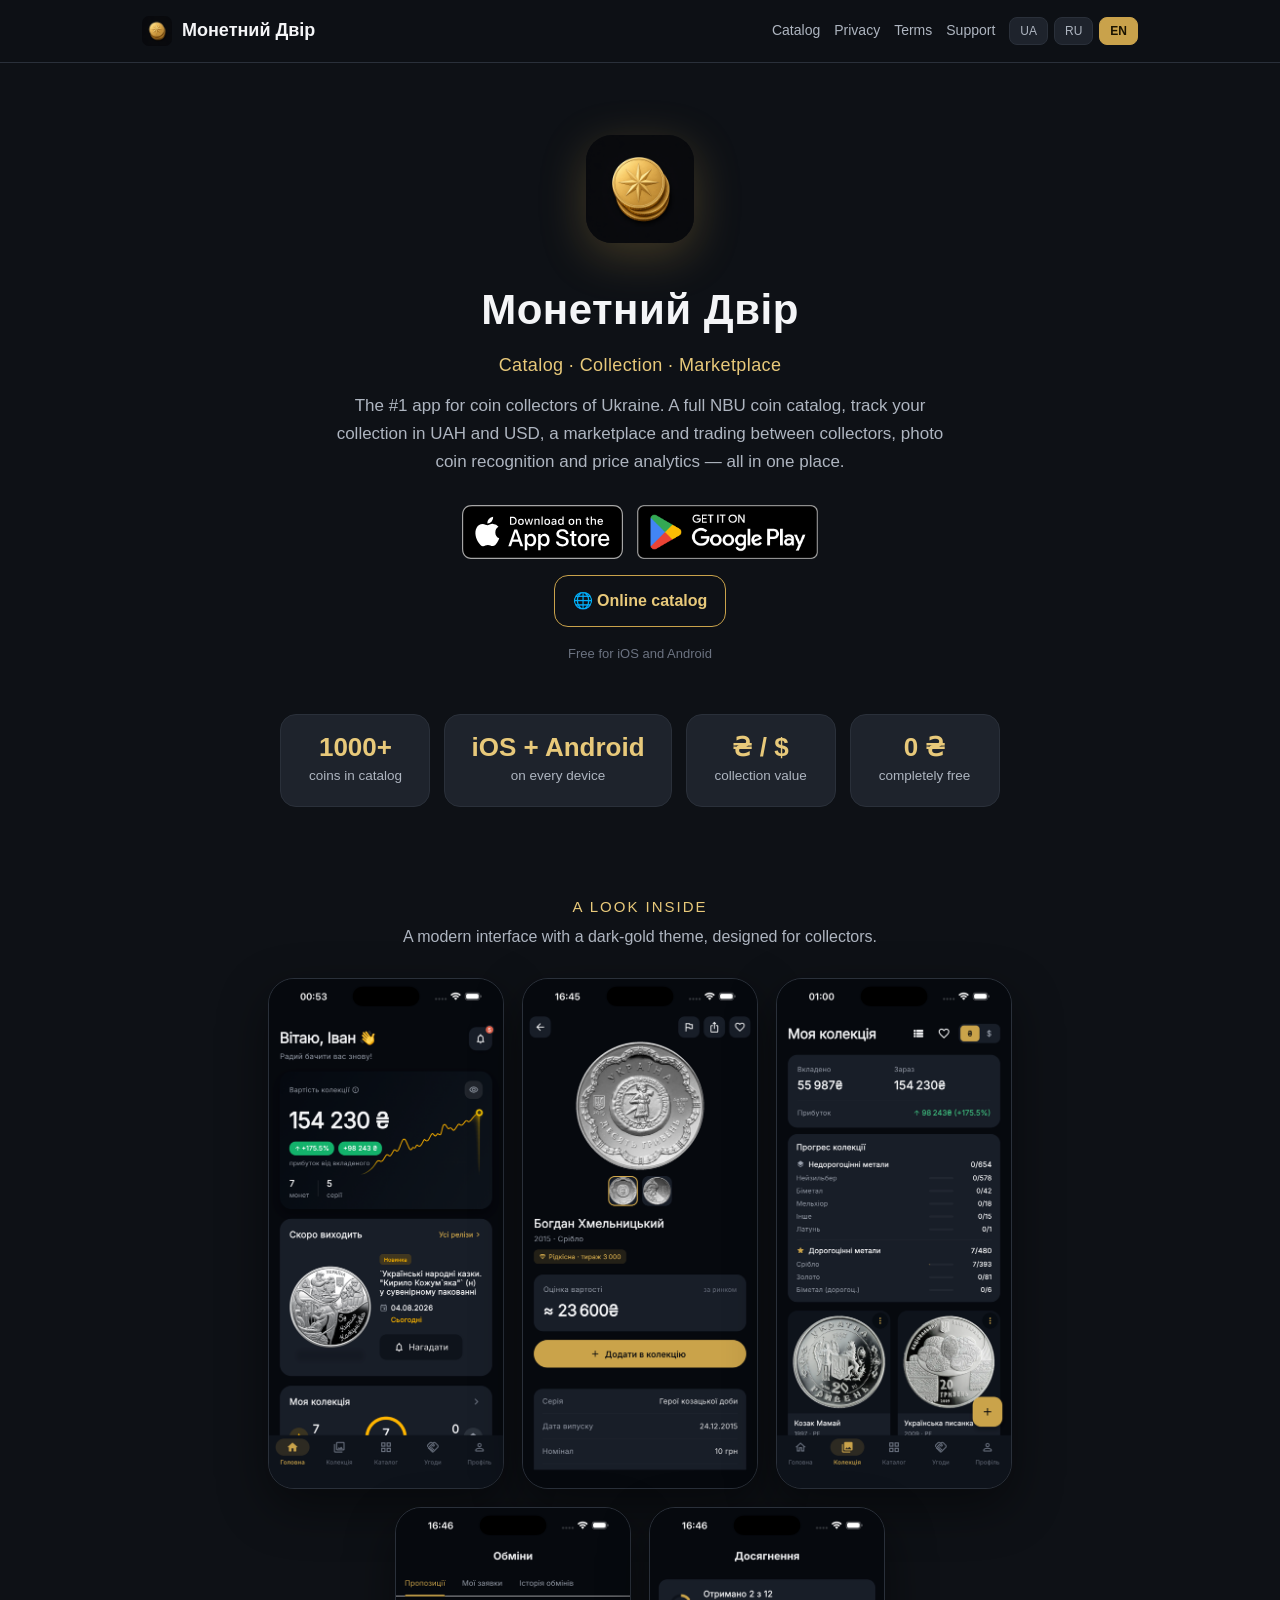
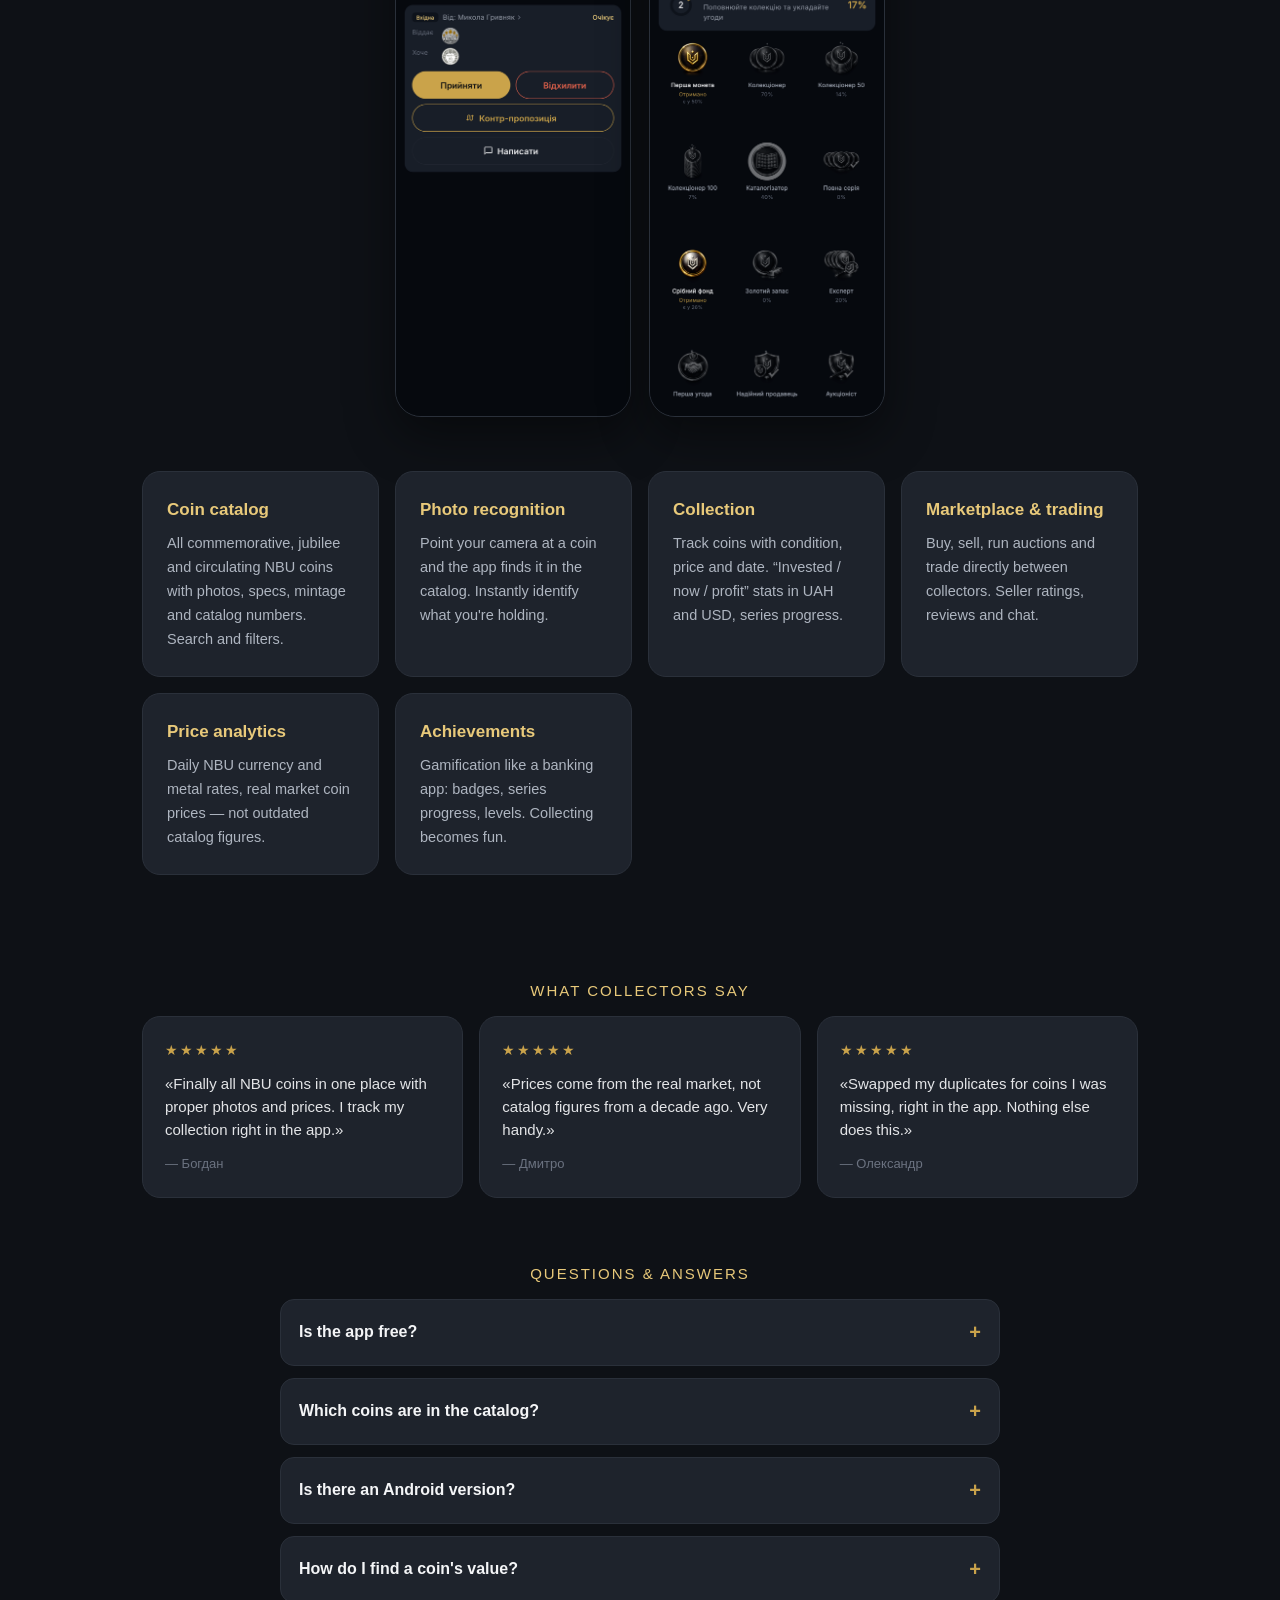
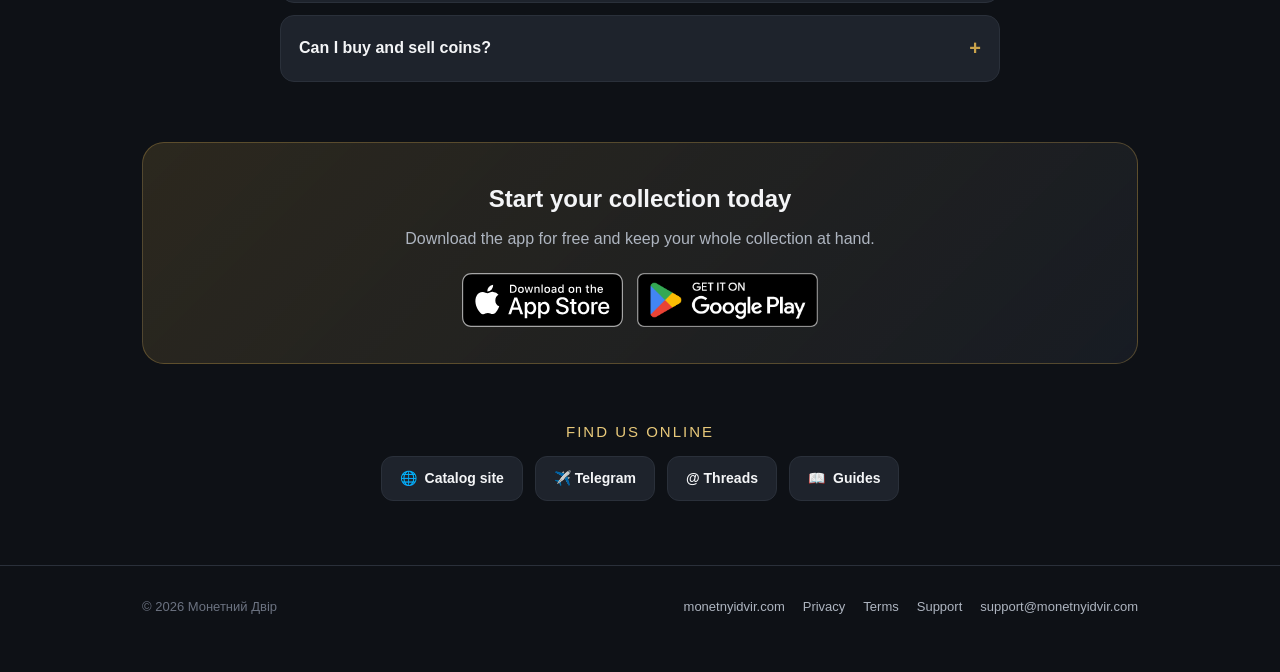
==== commit 1ae176e4: "Official App Store + Google Play store badges" ====
--- a/index.html
+++ b/index.html
@@ -64,9 +64,11 @@
     <p class="lead">The #1 app for coin collectors of Ukraine. A full NBU coin catalog, track your collection in UAH and USD, a marketplace and trading between collectors, photo coin recognition and price analytics — all in one place.</p>
   </div>
 
-  <div class="badges">
-    <a class="badge" href="https://apps.apple.com/app/id6776618005" target="_blank" rel="noopener"> App Store<small><span class="langline show" data-lang="uk">Завантажити</span><span class="langline" data-lang="ru">Установить</span><span class="langline" data-lang="en">Download</span></small></a>
-    <a class="badge" href="https://play.google.com/store/apps/details?id=com.monetnyidvir.app" target="_blank" rel="noopener">▶ Google Play<small><span class="langline show" data-lang="uk">Завантажити</span><span class="langline" data-lang="ru">Установить</span><span class="langline" data-lang="en">Download</span></small></a>
+  <div class="store-badges">
+    <a class="store-badge" href="https://apps.apple.com/app/id6776618005" target="_blank" rel="noopener" aria-label="Download on the App Store"><img src="assets/appstore-badge.svg" alt="Download on the App Store"></a>
+    <a class="store-badge" href="https://play.google.com/store/apps/details?id=com.monetnyidvir.app" target="_blank" rel="noopener" aria-label="Get it on Google Play"><img src="assets/googleplay-badge.png" alt="Get it on Google Play"></a>
+  </div>
+  <div class="badges" style="margin-top:16px">
     <a class="badge ghost" href="https://monetnyidvir.com" target="_blank" rel="noopener"><b>🌐 <span class="langline show" data-lang="uk">Каталог онлайн</span><span class="langline" data-lang="ru">Каталог онлайн</span><span class="langline" data-lang="en">Online catalog</span></b></a>
   </div>
   <p class="subnote">
@@ -209,9 +211,9 @@
     <span class="langline" data-lang="ru">Скачайте приложение бесплатно и держите всю коллекцию под рукой.</span>
     <span class="langline" data-lang="en">Download the app for free and keep your whole collection at hand.</span>
   </p>
-  <div class="badges">
-    <a class="badge" href="https://apps.apple.com/app/id6776618005" target="_blank" rel="noopener"> App Store</a>
-    <a class="badge" href="https://play.google.com/store/apps/details?id=com.monetnyidvir.app" target="_blank" rel="noopener">▶ Google Play</a>
+  <div class="store-badges">
+    <a class="store-badge" href="https://apps.apple.com/app/id6776618005" target="_blank" rel="noopener" aria-label="Download on the App Store"><img src="assets/appstore-badge.svg" alt="Download on the App Store"></a>
+    <a class="store-badge" href="https://play.google.com/store/apps/details?id=com.monetnyidvir.app" target="_blank" rel="noopener" aria-label="Get it on Google Play"><img src="assets/googleplay-badge.png" alt="Get it on Google Play"></a>
   </div>
 </div></section>
 
--- a/styles.css
+++ b/styles.css
@@ -43,6 +43,12 @@
 .badge small{display:block; color:var(--dim); font-weight:400; font-size:11px}
 a.badge{transition:border-color .15s, transform .15s}
 a.badge:hover{text-decoration:none; border-color:var(--gold); transform:translateY(-1px)}
+
+/* Official store badges (фирменные кнопки скачивания) */
+.store-badges{display:flex; gap:14px; justify-content:center; flex-wrap:wrap; align-items:center; margin-top:6px}
+.store-badge{display:inline-block; transition:transform .15s, opacity .15s; line-height:0}
+.store-badge:hover{transform:translateY(-2px); opacity:.92}
+.store-badge img{height:54px; width:auto; display:block}
 
 /* Secondary hero button (open online catalog) */
 .badge.ghost{background:transparent; border-color:var(--gold)}
